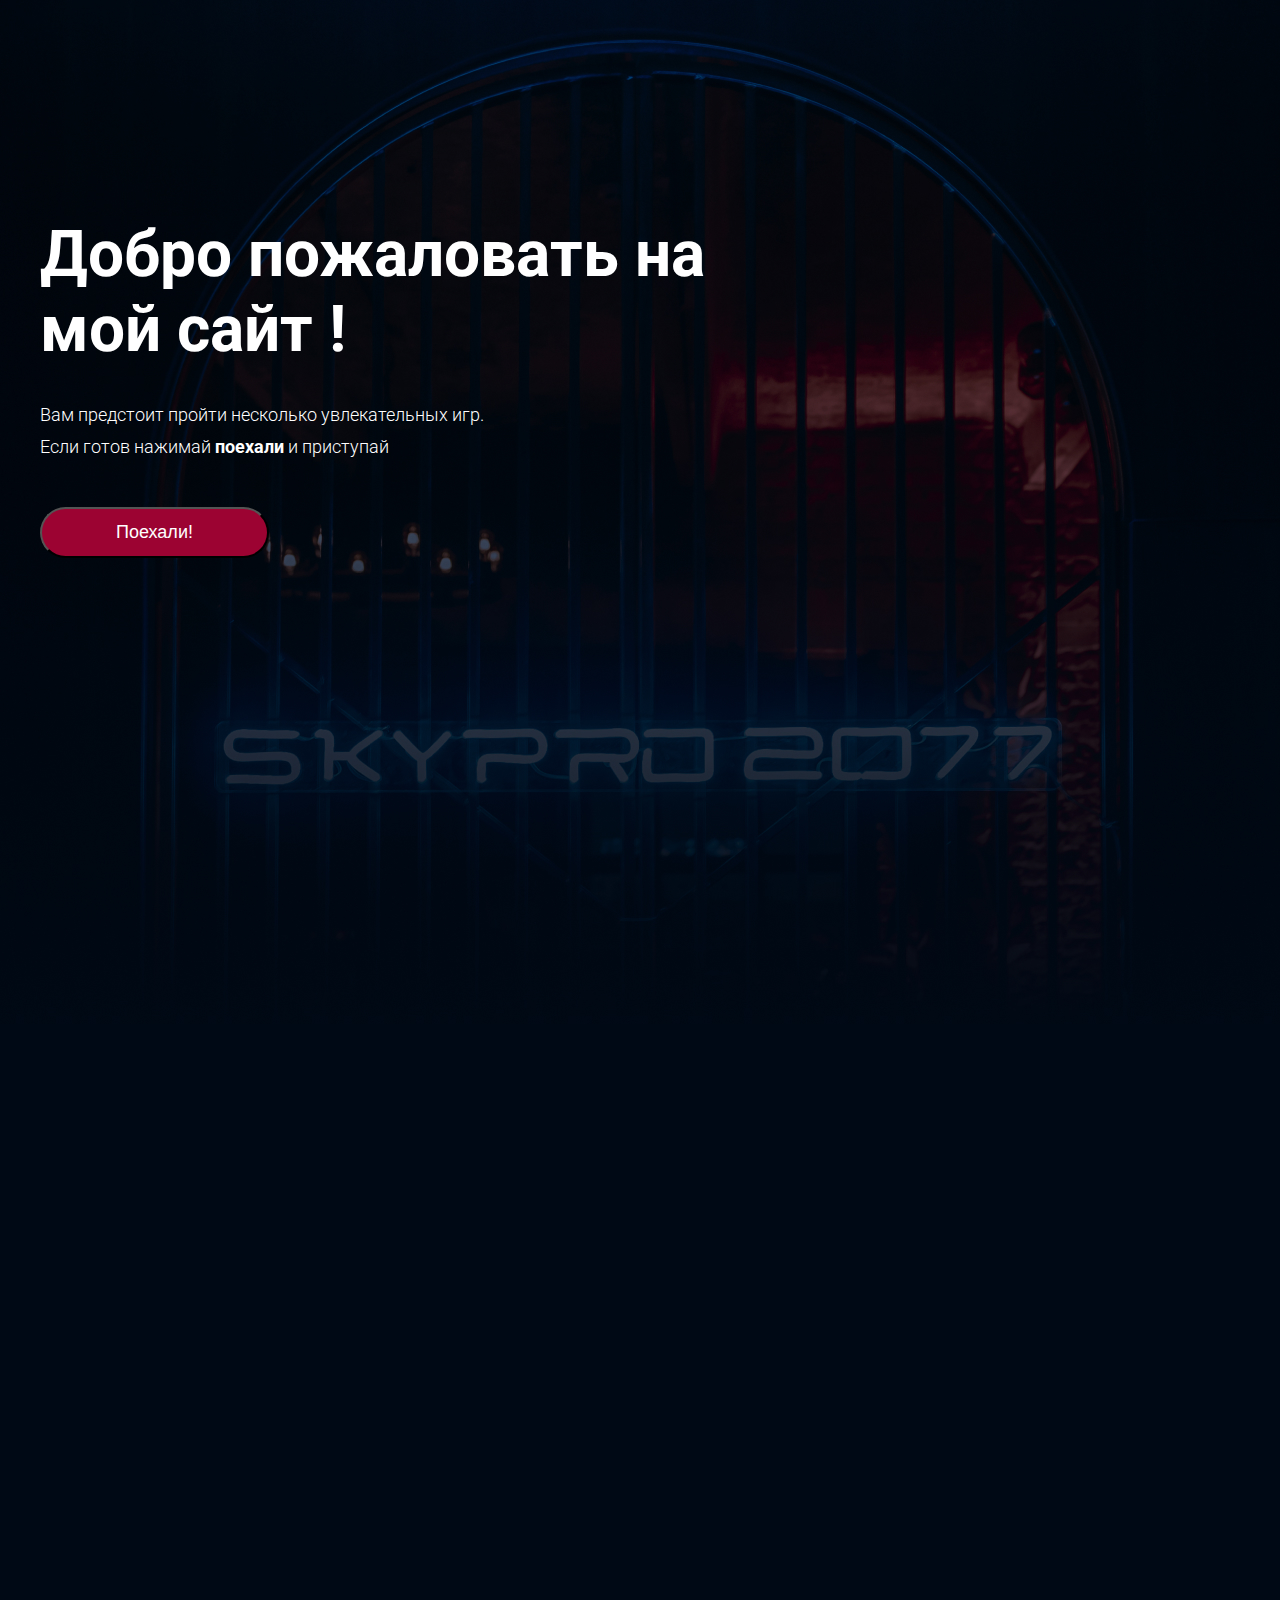
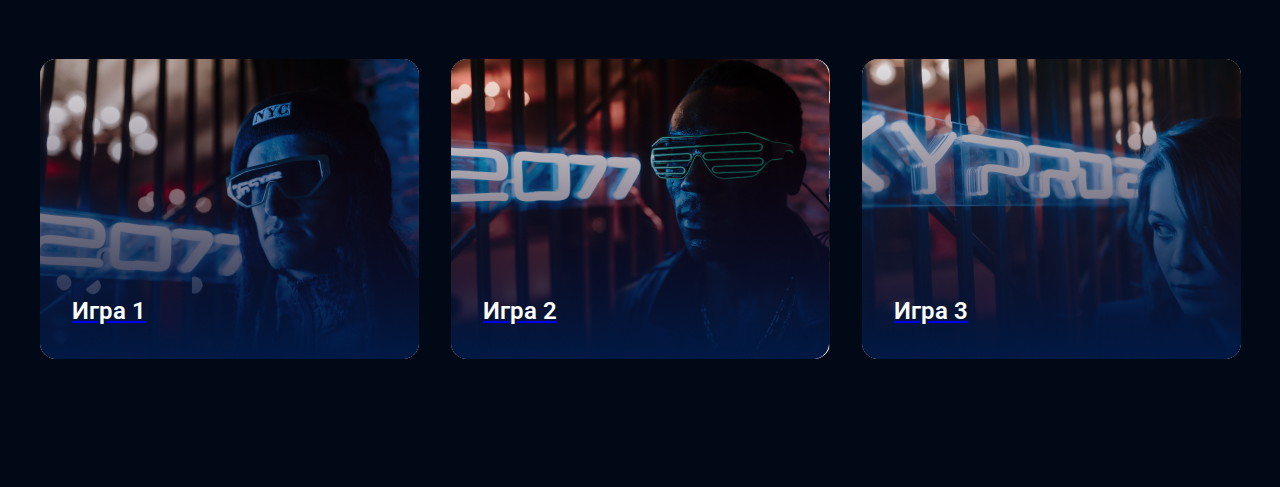
==== index.html @ d2a58520 "Верстка и сдача домашки 2.1" ====
<!DOCTYPE html>
<html lang="en">

<head>
    <meta charset="UTF-8">
    <meta name="viewport" content="width=device-width, initial-scale=1.0">
    <link rel="stylesheet" href="style.css">
    <link rel="preconnect" href="https://fonts.googleapis.com">
    <link rel="preconnect" href="https://fonts.gstatic.com" crossorigin>
    <link
        href="https://fonts.googleapis.com/css2?family=Lato:wght@400;700&family=Roboto:wght@300;400;500;700&display=swap"
        rel="stylesheet">
    <title>Базовый JS</title>
</head>

<body>
    <div class="top">

        <header class="header">
            <div class="header__box center">
                <div class="header__content">
                    <p class="header__uptext">Добро пожаловать на мой сайт !</p>
                    <p class="header__midtext">Вам предстоит пройти несколько увлекательных игр. Если готов нажимай
                        <span class="header__midtext-bold">поехали</span> и <span>приступай</span>
                    </p>
                    <a href="#"><button class="header__button">
                            <p class="header__button-text">Поехали!</p>
                        </button>
                    </a>
                </div>
            </div>
        </header>

        <footer class="center">
            <div class="footer__content">
                <div class="footer__frame">
                    <a href="#"><div class="footer__img-left" src="" alt=""><p class="footer__img-text">Игра 1</p></div></a>
                </div>
                <div class="footer__frame">
                    <a href="#"><div class="footer__img-center" src="" alt=""><p class="footer__img-text">Игра 2</p></div></a>
                </div>
                <div class="footer__frame">
                    <a href="#"><div class="footer__img-right" src="" alt=""><p class="footer__img-text">Игра 3</p></div></a>
                </div>
            </div>
        </footer>
    </div>
</body>

</html>
---- style.css ----
* {
  margin: 0;
  padding: 0;
}

body {
  font-family: "Roboto", "Lato", sans-serif;
  background: #000915;
}

.center {
  padding-left: calc(50% - 600px);
  padding-right: calc(50% - 600px);
}

.header {
  height: 1024px;
  background: linear-gradient(180deg, rgba(0, 0, 0, 0) -7.35%, #000915 100%), url(<path-to-image>), lightgray 50%/cover no-repeat;
  background-image: url(img/header_background.jpg);
  background-repeat: no-repeat;
  background-position: center;
  background-size: cover;
  width: 100%;
}
.header__box {
  padding-top: 217px;
}
.header__uptext {
  font-size: 64px;
  font-style: normal;
  font-weight: 700;
  line-height: normal;
  color: #fff;
  max-width: 789px;
}
.header__midtext {
  max-width: 481px;
  font-size: 18px;
  font-style: normal;
  font-weight: 300;
  line-height: 32px;
  /* 177.778% */
  color: #fff;
  margin-top: 32px;
  margin-bottom: 44px;
}
.header__midtext-bold {
  color: #fff;
  font-size: 18px;
  font-style: normal;
  font-weight: 700;
  line-height: 32px;
}
.header__button {
  border-radius: 30px;
  background: #9C0332;
}
.header__button-text {
  padding-top: 13px;
  padding-bottom: 13px;
  padding-left: 74px;
  padding-right: 74px;
  color: #fff;
  font-size: 18px;
  font-style: normal;
  font-weight: 400;
  line-height: normal;
}

.footer__content {
  display: flex;
  -moz-column-gap: 32px;
       column-gap: 32px;
  margin-top: 635px;
  margin-bottom: 128px;
  row-gap: 32px;
}
.footer__img {
  border-radius: 16px;
  background: linear-gradient(180deg, rgba(39, 1, 15, 0) 0%, #001944 100%), url(<path-to-image>), lightgray 50%/cover no-repeat;
}
.footer__img-left {
  background-image: url(img/photo_left.jpg);
  border-radius: 16px;
  width: 379px;
  height: 300px;
}
.footer__img-center {
  background-image: url(img/photo_center.jpg);
  border-radius: 16px;
  width: 379px;
  height: 300px;
}
.footer__img-right {
  background-image: url(img/photo_right.jpg);
  border-radius: 16px;
  width: 379px;
  height: 300px;
}
.footer__img-text {
  font-size: 24px;
  font-style: normal;
  font-weight: 600;
  line-height: 32px;
  /* 133.333% */
  color: #fff;
  padding-left: 32px;
  padding-bottom: 32px;
  padding-top: 236px;
}

@media (max-width: 1024px) {
  .center {
    padding-left: calc(50% - 393px);
    padding-right: calc(50% - 393px);
  }
  .footer__content {
    display: flex;
    row-gap: 32px;
    flex-direction: row;
    flex-wrap: wrap;
  }
}/*# sourceMappingURL=style.css.map */
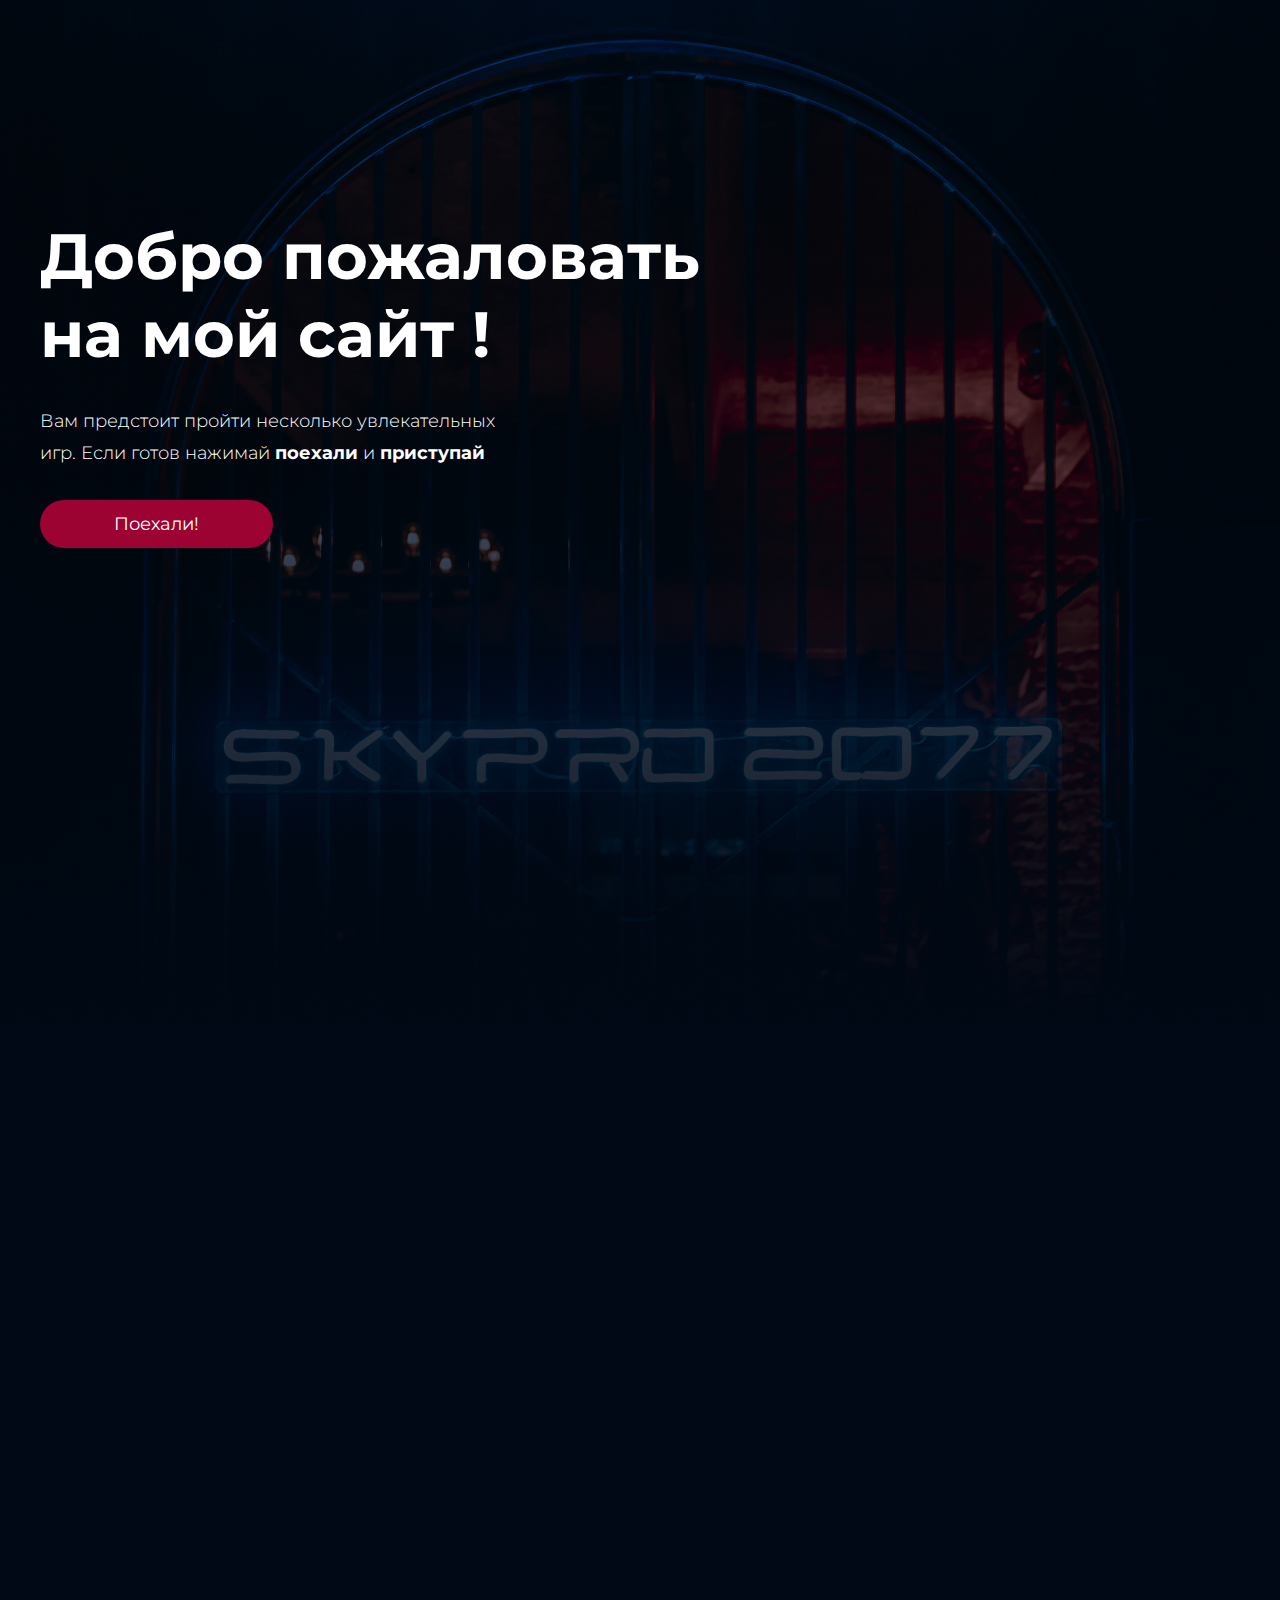
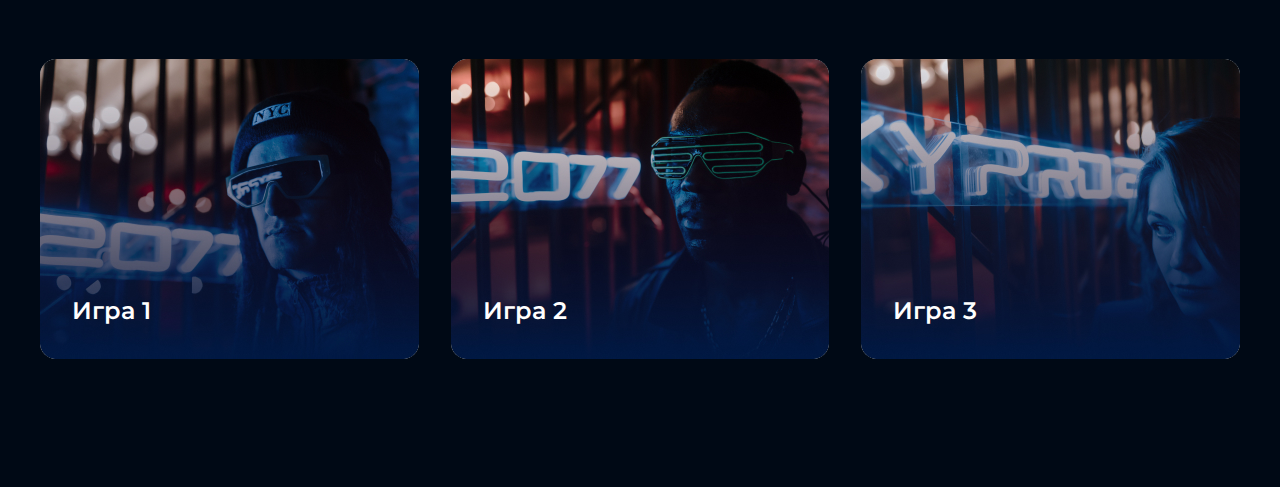
==== commit 8df87f10: "Изменены шрифты. Исправлены\убраны блочные теги над строчными. Исправлен текст в хедере" ====
--- a/index.html
+++ b/index.html
@@ -8,7 +8,7 @@
     <link rel="preconnect" href="https://fonts.googleapis.com">
     <link rel="preconnect" href="https://fonts.gstatic.com" crossorigin>
     <link
-        href="https://fonts.googleapis.com/css2?family=Lato:wght@400;700&family=Roboto:wght@300;400;500;700&display=swap"
+        href="https://fonts.googleapis.com/css2?family=Lato:wght@400;700&family=Montserrat:wght@300;400;600;700&family=Roboto:wght@300;400;500;700&display=swap"
         rel="stylesheet">
     <title>Базовый JS</title>
 </head>
@@ -19,13 +19,15 @@
         <header class="header">
             <div class="header__box center">
                 <div class="header__content">
-                    <p class="header__uptext">Добро пожаловать на мой сайт !</p>
-                    <p class="header__midtext">Вам предстоит пройти несколько увлекательных игр. Если готов нажимай
-                        <span class="header__midtext-bold">поехали</span> и <span>приступай</span>
+                    <p class="header__uptext">Добро пожаловать</p>
+                    <p class="header__uptext">на мой сайт !</p>
+                    <p class="header__midtext">Вам предстоит пройти несколько увлекательных
+                        игр. Если готов нажимай
+                        <span class="header__midtext-bold">поехали</span> и <span
+                            class="header__midtext-bold">приступай</span>
                     </p>
-                    <a href="#"><button class="header__button">
-                            <p class="header__button-text">Поехали!</p>
-                        </button>
+                    <a href="#" class="header__button header__button-text">
+                        Поехали!
                     </a>
                 </div>
             </div>
@@ -33,15 +35,15 @@
 
         <footer class="center">
             <div class="footer__content">
-                <div class="footer__frame">
-                    <a href="#"><div class="footer__img-left" src="" alt=""><p class="footer__img-text">Игра 1</p></div></a>
-                </div>
-                <div class="footer__frame">
-                    <a href="#"><div class="footer__img-center" src="" alt=""><p class="footer__img-text">Игра 2</p></div></a>
-                </div>
-                <div class="footer__frame">
-                    <a href="#"><div class="footer__img-right" src="" alt=""><p class="footer__img-text">Игра 3</p></div></a>
-                </div>
+                <a href="#" class="footer__img-left">
+                    <p class="footer__img-text">Игра 1</p>
+                </a>
+                <a href="#" class="footer__img-center">
+                    <p class="footer__img-text">Игра 2</p>
+                </a>
+                <a href="#" class="footer__img-right">
+                    <p class="footer__img-text">Игра 3</p>
+                </a>
             </div>
         </footer>
     </div>
--- a/style.css
+++ b/style.css
@@ -4,7 +4,7 @@
 }
 
 body {
-  font-family: "Roboto", "Lato", sans-serif;
+  font-family: "Montserrat", sans-serif;
   background: #000915;
 }
 
@@ -54,6 +54,7 @@
 .header__button {
   border-radius: 30px;
   background: #9C0332;
+  text-decoration: none;
 }
 .header__button-text {
   padding-top: 13px;
@@ -80,22 +81,25 @@
   background: linear-gradient(180deg, rgba(39, 1, 15, 0) 0%, #001944 100%), url(<path-to-image>), lightgray 50%/cover no-repeat;
 }
 .footer__img-left {
-  background-image: url(img/photo_left.jpg);
+  background-image: url("img/photo_left.jpg");
   border-radius: 16px;
   width: 379px;
   height: 300px;
+  text-decoration: none;
 }
 .footer__img-center {
   background-image: url(img/photo_center.jpg);
   border-radius: 16px;
   width: 379px;
   height: 300px;
+  text-decoration: none;
 }
 .footer__img-right {
   background-image: url(img/photo_right.jpg);
   border-radius: 16px;
   width: 379px;
   height: 300px;
+  text-decoration: none;
 }
 .footer__img-text {
   font-size: 24px;
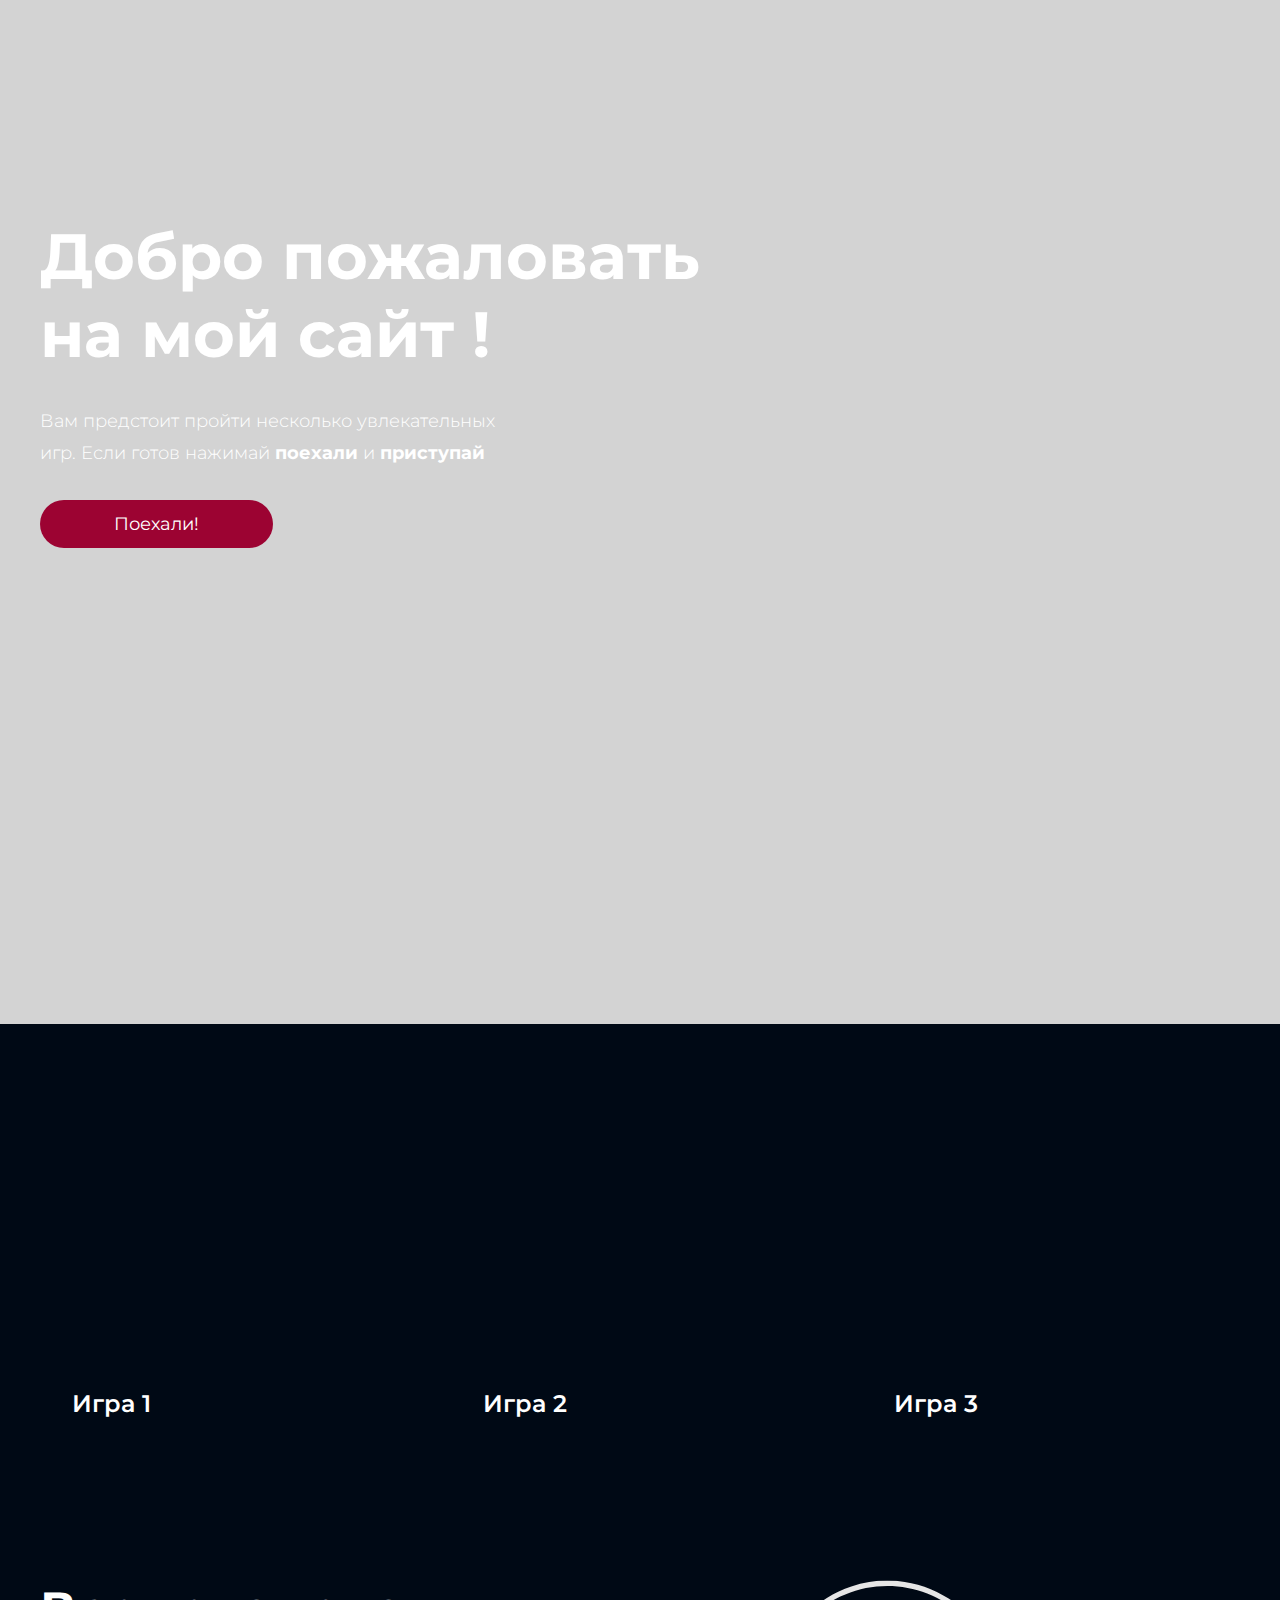
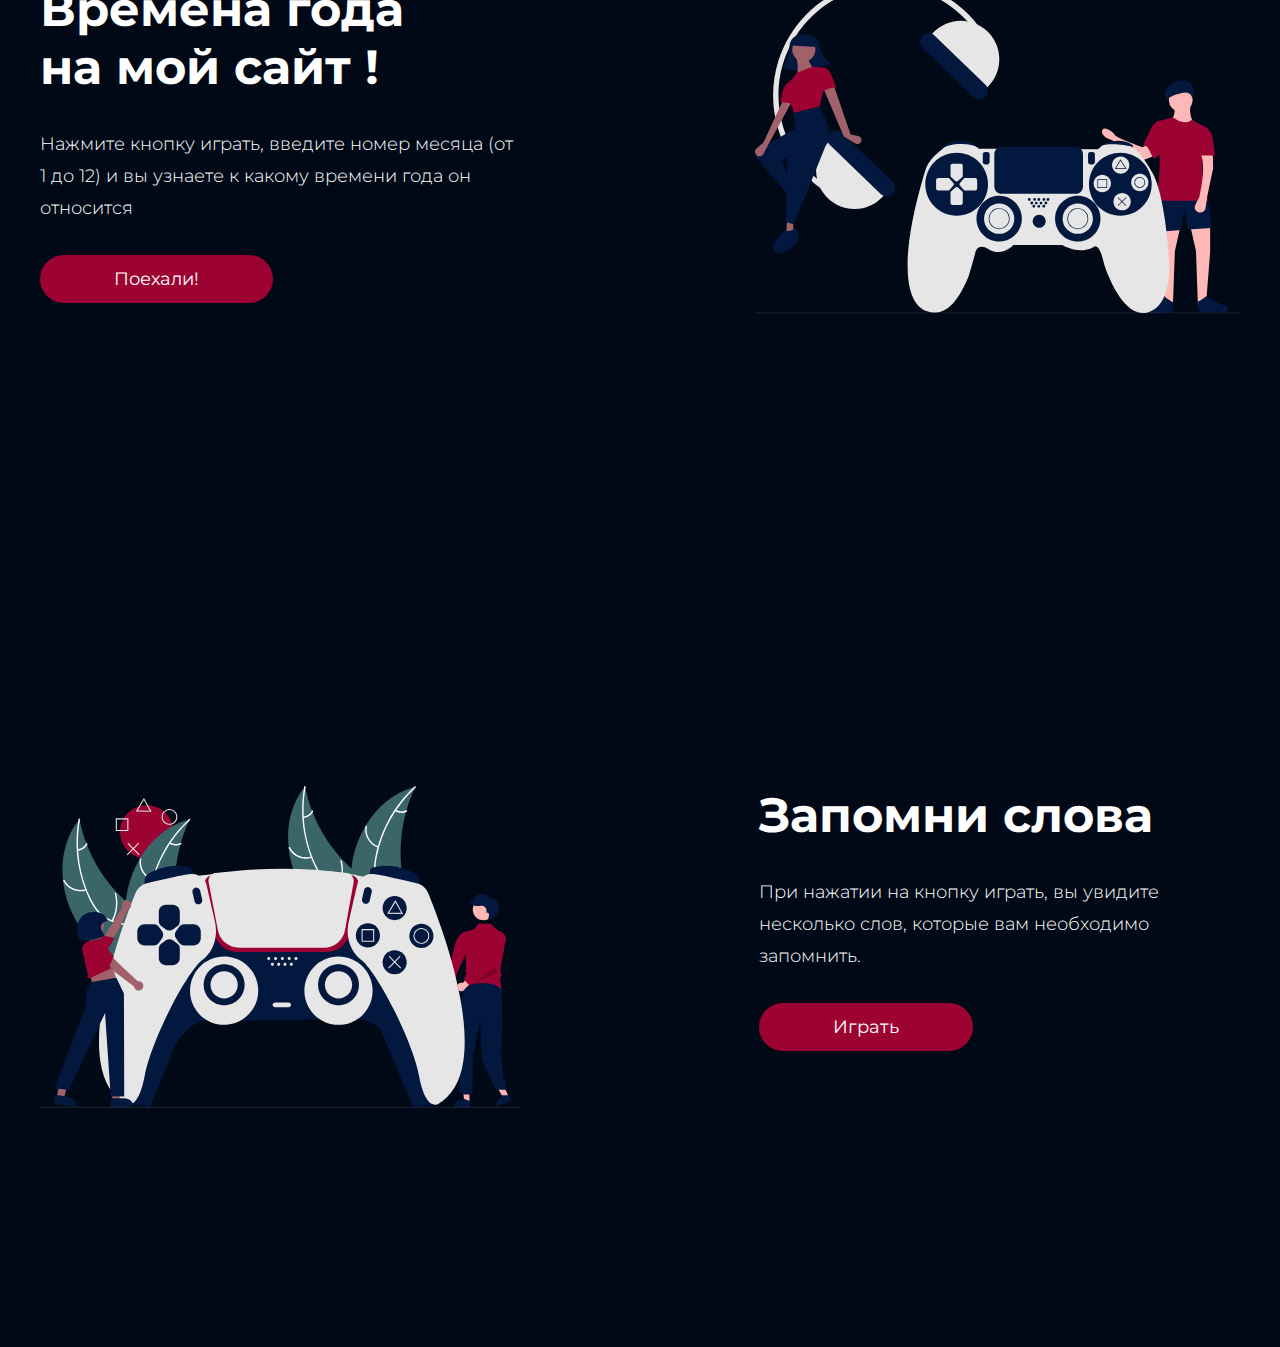
==== commit 5fe2a1a9: "Исправлено: -перемещены файлы сайта. -исправлены отступы в карточка, -исправлен перенос текста." ====
--- a/index.html
+++ b/index.html
@@ -16,8 +16,8 @@
 <body>
     <div class="top">
 
-        <header class="header">
-            <div class="header__box center">
+        <header class="header center">
+            <div class="header__box">
                 <div class="header__content">
                     <p class="header__uptext">Добро пожаловать</p>
                     <p class="header__uptext">на мой сайт !</p>
@@ -26,6 +26,8 @@
                         <span class="header__midtext-bold">поехали</span> и <span
                             class="header__midtext-bold">приступай</span>
                     </p>
+                </div>
+                <div class="header__button-mob">
                     <a href="#" class="header__button header__button-text">
                         Поехали!
                     </a>
@@ -33,19 +35,53 @@
             </div>
         </header>
 
-        <footer class="center">
-            <div class="footer__content">
-                <a href="#" class="footer__img-left">
-                    <p class="footer__img-text">Игра 1</p>
+        <div class="">
+            <div class="sectionup__content">
+                <a href="#" class="sectionup__img-left">
+                    <p class="sectionup__img-text">Игра 1</p>
                 </a>
-                <a href="#" class="footer__img-center">
-                    <p class="footer__img-text">Игра 2</p>
+                <a href="#" class="sectionup__img-center">
+                    <p class="sectionup__img-text">Игра 2</p>
                 </a>
-                <a href="#" class="footer__img-right">
-                    <p class="footer__img-text">Игра 3</p>
+                <a href="#" class="sectionup__img-right">
+                    <p class="sectionup__img-text">Игра 3</p>
                 </a>
             </div>
-        </footer>
+        </div>
+        <div class="content__box center">
+            <div class="sectioncenter">
+                <div class="sectioncenter__left">
+                    <p class="sectioncenter__uptext">Времена года</p>
+                    <p class="sectioncenter__uptext">на мой сайт !</p>
+                    <p class="sectioncenter__midtext">Нажмите кнопку играть, введите номер месяца (от 1 до 12) и вы узнаете к какому времени года он относится
+                    </p>
+                </div>
+                <div class="header__button-mob">
+                    <a href="#" class="sectioncenter__button sectioncenter__button-text">
+                        Поехали!
+                    </a>
+                </div>
+            </div>
+            <img class="sectioncenter__right" src="img/undraw_video_game_night_8h8m 1.svg" alt="">
+        </div>
+        <div class="downcontent__box center">
+            <img class="sectioncenter__leftimg" src="img/undraw_gaming_re_cma2 1.svg" alt="">
+            <div class="sectioncenter">
+                <div class="sectioncenter__right">
+                    <p class="sectioncenter__uptext">Запомни слова</p>
+                    <p class="sectioncenter__midtext">При нажатии на кнопку играть, вы увидите несколько слов, которые
+                        вам необходимо запомнить.
+                    </p>
+                </div>
+                <div class="header__button-mob">
+                    <a href="#" class="sectioncenter__button sectioncenter__button-text">
+                        Играть
+                    </a>
+                </div>
+            </div>
+
+        </div>
+    </div>
     </div>
 </body>
 
--- a/style.css
+++ b/style.css
@@ -17,10 +17,9 @@
   height: 1024px;
   background: linear-gradient(180deg, rgba(0, 0, 0, 0) -7.35%, #000915 100%), url(<path-to-image>), lightgray 50%/cover no-repeat;
   background-image: url(img/header_background.jpg);
-  background-repeat: no-repeat;
+  /* background-repeat: no-repeat; */
   background-position: center;
   background-size: cover;
-  width: 100%;
 }
 .header__box {
   padding-top: 217px;
@@ -39,7 +38,6 @@
   font-style: normal;
   font-weight: 300;
   line-height: 32px;
-  /* 177.778% */
   color: #fff;
   margin-top: 32px;
   margin-bottom: 44px;
@@ -55,6 +53,8 @@
   border-radius: 30px;
   background: #9C0332;
   text-decoration: none;
+  padding-bottom: 493px;
+  cursor: url("img/clarity_cursor-hand-line.svg"), auto;
 }
 .header__button-text {
   padding-top: 13px;
@@ -67,50 +67,133 @@
   font-weight: 400;
   line-height: normal;
 }
-
-.footer__content {
+.header__button:hover {
+  background: #EB443F;
+}
+
+.sectionup__content {
   display: flex;
   -moz-column-gap: 32px;
        column-gap: 32px;
-  margin-top: 635px;
+  margin-top: 128px;
   margin-bottom: 128px;
   row-gap: 32px;
-}
-.footer__img {
+  justify-content: center;
+}
+.sectionup__img {
   border-radius: 16px;
-  background: linear-gradient(180deg, rgba(39, 1, 15, 0) 0%, #001944 100%), url(<path-to-image>), lightgray 50%/cover no-repeat;
-}
-.footer__img-left {
-  background-image: url("img/photo_left.jpg");
+  background: linear-gradient(180deg, rgba(39, 1, 15, 0) 0%, #001944 100%), url(<path-to-image>), lightgray 50%;
+  background-repeat: no-repeat;
+}
+.sectionup__img-left {
+  background-image: url(img/photo_left.jpg);
   border-radius: 16px;
   width: 379px;
   height: 300px;
   text-decoration: none;
-}
-.footer__img-center {
+  transition: 100ms;
+}
+.sectionup__img-left:hover {
+  border: 3px solid #44D2FF;
+  transform: scale(1.01);
+}
+.sectionup__img-center {
   background-image: url(img/photo_center.jpg);
   border-radius: 16px;
   width: 379px;
   height: 300px;
   text-decoration: none;
-}
-.footer__img-right {
+  transition: 100ms;
+}
+.sectionup__img-center:hover {
+  border: 3px solid #44D2FF;
+  transform: scale(1.01);
+}
+.sectionup__img-right {
   background-image: url(img/photo_right.jpg);
   border-radius: 16px;
   width: 379px;
   height: 300px;
   text-decoration: none;
-}
-.footer__img-text {
+  transition: 100ms;
+}
+.sectionup__img-right:hover {
+  border: 3px solid #44D2FF;
+  transform: scale(1.01);
+}
+.sectionup__img-text {
   font-size: 24px;
   font-style: normal;
   font-weight: 600;
-  line-height: 32px;
-  /* 133.333% */
+  line-height: 32pX;
   color: #fff;
   padding-left: 32px;
   padding-bottom: 32px;
   padding-top: 236px;
+}
+
+.sectioncenter__uptext {
+  font-size: 48px;
+  font-style: normal;
+  font-weight: 700;
+  line-height: normal;
+  color: #fff;
+  max-width: 789px;
+}
+.sectioncenter__midtext {
+  max-width: 481px;
+  font-size: 18px;
+  font-style: normal;
+  font-weight: 300;
+  line-height: 32px;
+  color: #fff;
+  margin-top: 32px;
+  margin-bottom: 44px;
+}
+.sectioncenter__midtext-bold {
+  color: #fff;
+  font-size: 18px;
+  font-style: normal;
+  font-weight: 700;
+  line-height: 32px;
+}
+.sectioncenter__button {
+  border-radius: 30px;
+  background: #9C0332;
+  text-decoration: none;
+  cursor: url("img/clarity_cursor-hand-line.svg"), auto;
+}
+.sectioncenter__button:hover {
+  background: #EB443F;
+}
+.sectioncenter__button-text {
+  padding-top: 13px;
+  padding-bottom: 13px;
+  padding-left: 74px;
+  padding-right: 74px;
+  color: #fff;
+  font-size: 18px;
+  font-style: normal;
+  font-weight: 400;
+  line-height: normal;
+}
+
+.content__box {
+  display: flex;
+  flex-direction: row;
+  flex-wrap: wrap;
+  justify-content: space-between;
+  padding-bottom: 233px;
+}
+
+.downcontent__box {
+  display: flex;
+  flex-direction: row;
+  flex-wrap: wrap;
+  justify-content: space-between;
+  align-content: space-around;
+  padding-top: 239px;
+  padding-bottom: 239px;
 }
 
 @media (max-width: 1024px) {
@@ -118,10 +201,112 @@
     padding-left: calc(50% - 393px);
     padding-right: calc(50% - 393px);
   }
-  .footer__content {
+  .sectionup__content {
     display: flex;
     row-gap: 32px;
     flex-direction: row;
     flex-wrap: wrap;
   }
+  /*     .top {
+          padding-left: 60px;
+          padding-right: 60px;
+      } */
+}
+@media (max-width: 767px) {
+  .center {
+    padding-left: 16px;
+    padding-right: 16px;
+  }
+  .header__content {
+    /* word-break: break-all; */
+  }
+  .header__uptext {
+    font-size: 32px;
+    font-style: normal;
+    font-weight: 700;
+    line-height: normal;
+    text-align: center;
+  }
+  .header__midtext {
+    font-size: 14px;
+    font-style: normal;
+    font-weight: 300;
+    line-height: 22px;
+    text-align: center;
+    /* 157.143% */
+  }
+  .header__midtext-bold {
+    font-size: 14px;
+    font-style: normal;
+    font-weight: 700;
+    line-height: 22px;
+  }
+  .header__button-mob {
+    display: flex;
+    justify-content: center;
+  }
+  .sectionup {
+    display: flex;
+  }
+  .sectionup__content {
+    display: flex;
+    justify-content: center;
+  }
+  .sectionup__img-left {
+    width: 343px;
+  }
+  .sectionup__img-center {
+    width: 343px;
+  }
+  .sectionup__img-right {
+    width: 343px;
+  }
+  .sectioncenter {
+    padding-bottom: 64px;
+  }
+  .sectioncenter__right {
+    width: 344px;
+  }
+  .sectioncenter__leftimg {
+    width: 344px;
+  }
+  .sectioncenter__uptext {
+    font-size: 32px;
+    font-style: normal;
+    font-weight: 700;
+    line-height: normal;
+    text-align: center;
+  }
+  .sectioncenter__midtext {
+    font-size: 14px;
+    font-style: normal;
+    font-weight: 300;
+    line-height: 22px;
+    text-align: center;
+    /* 157.143% */
+  }
+  .sectioncenter__midtext-bold {
+    font-size: 14px;
+    font-style: normal;
+    font-weight: 700;
+    line-height: 22px;
+    text-align: center;
+  }
+  .sectioncenter__button {
+    display: flex;
+    justify-content: center;
+    /* margin-left: 70px;
+    margin-right: 70px; */
+  }
+  .content__box {
+    display: flex;
+    justify-content: center;
+    padding-bottom: 0;
+  }
+  .downcontent__box {
+    display: flex;
+    justify-content: center;
+    padding-top: 85px;
+    flex-direction: column-reverse;
+  }
 }/*# sourceMappingURL=style.css.map */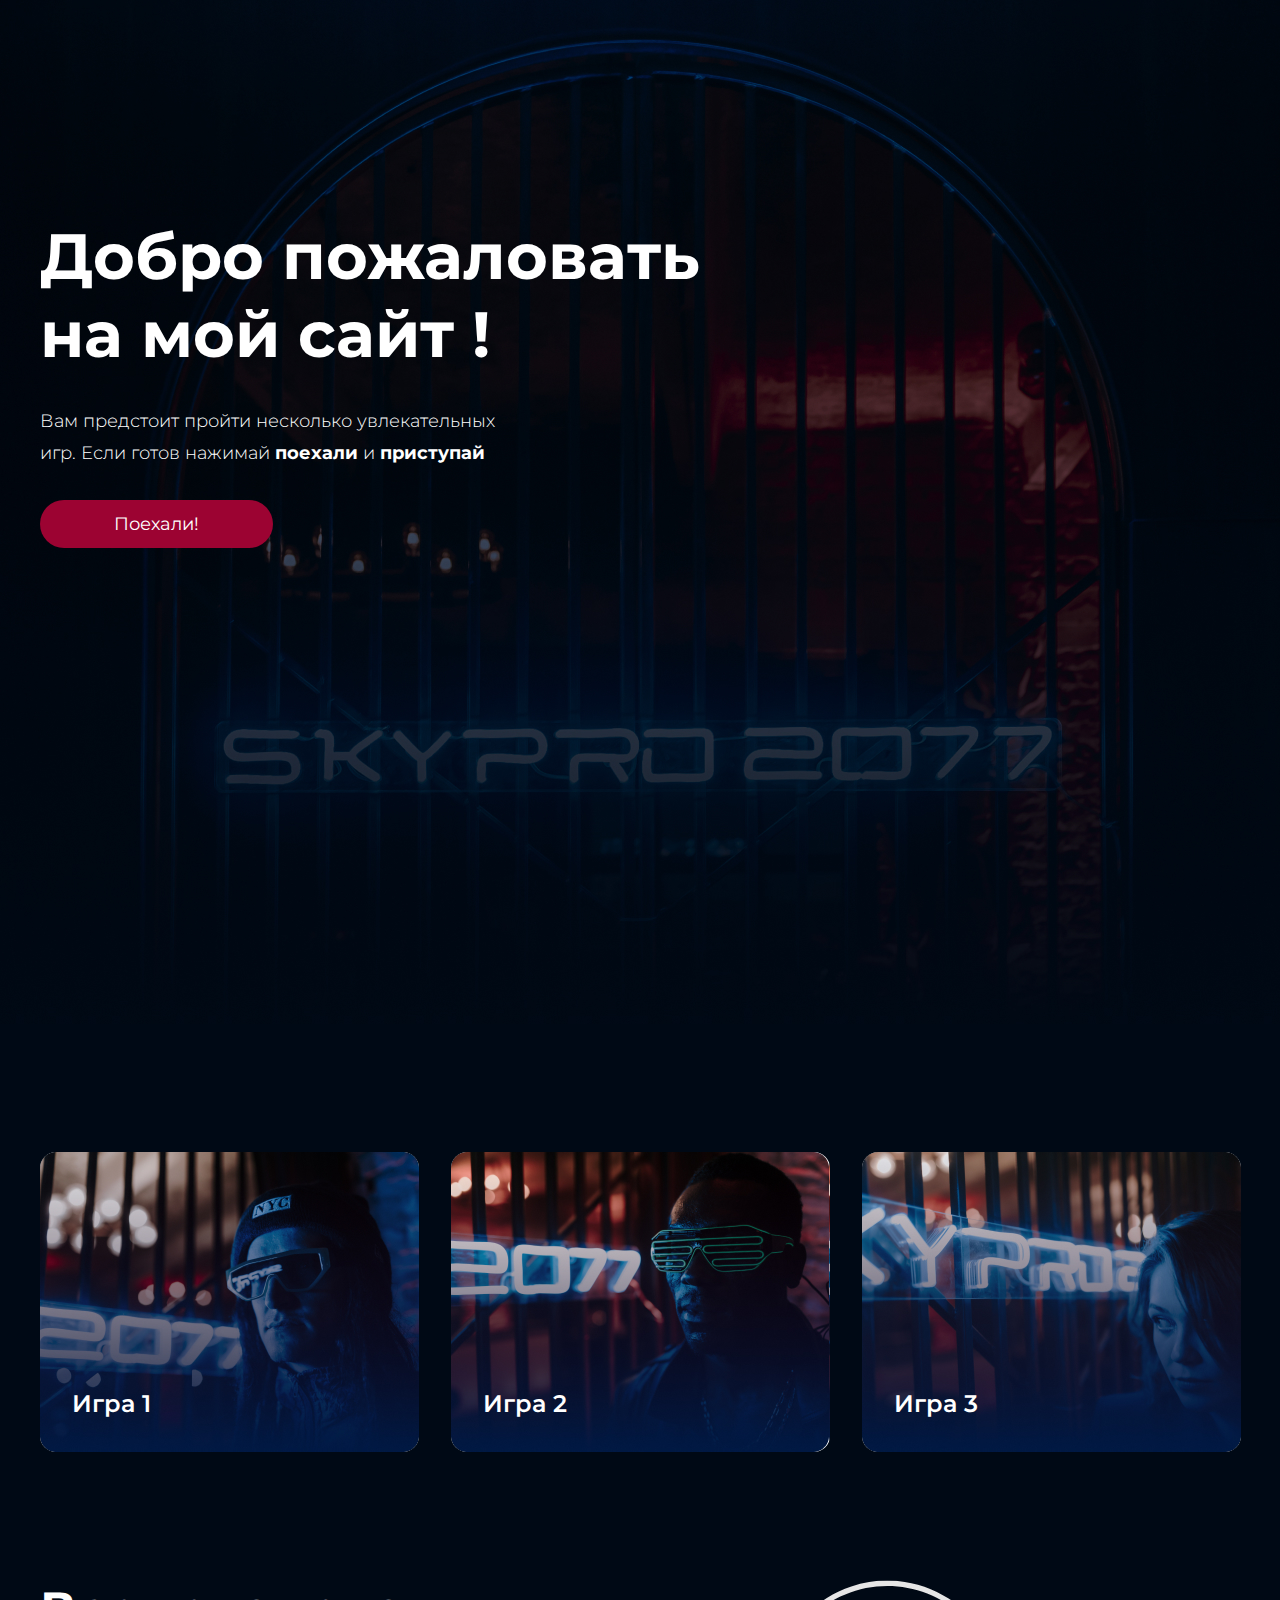
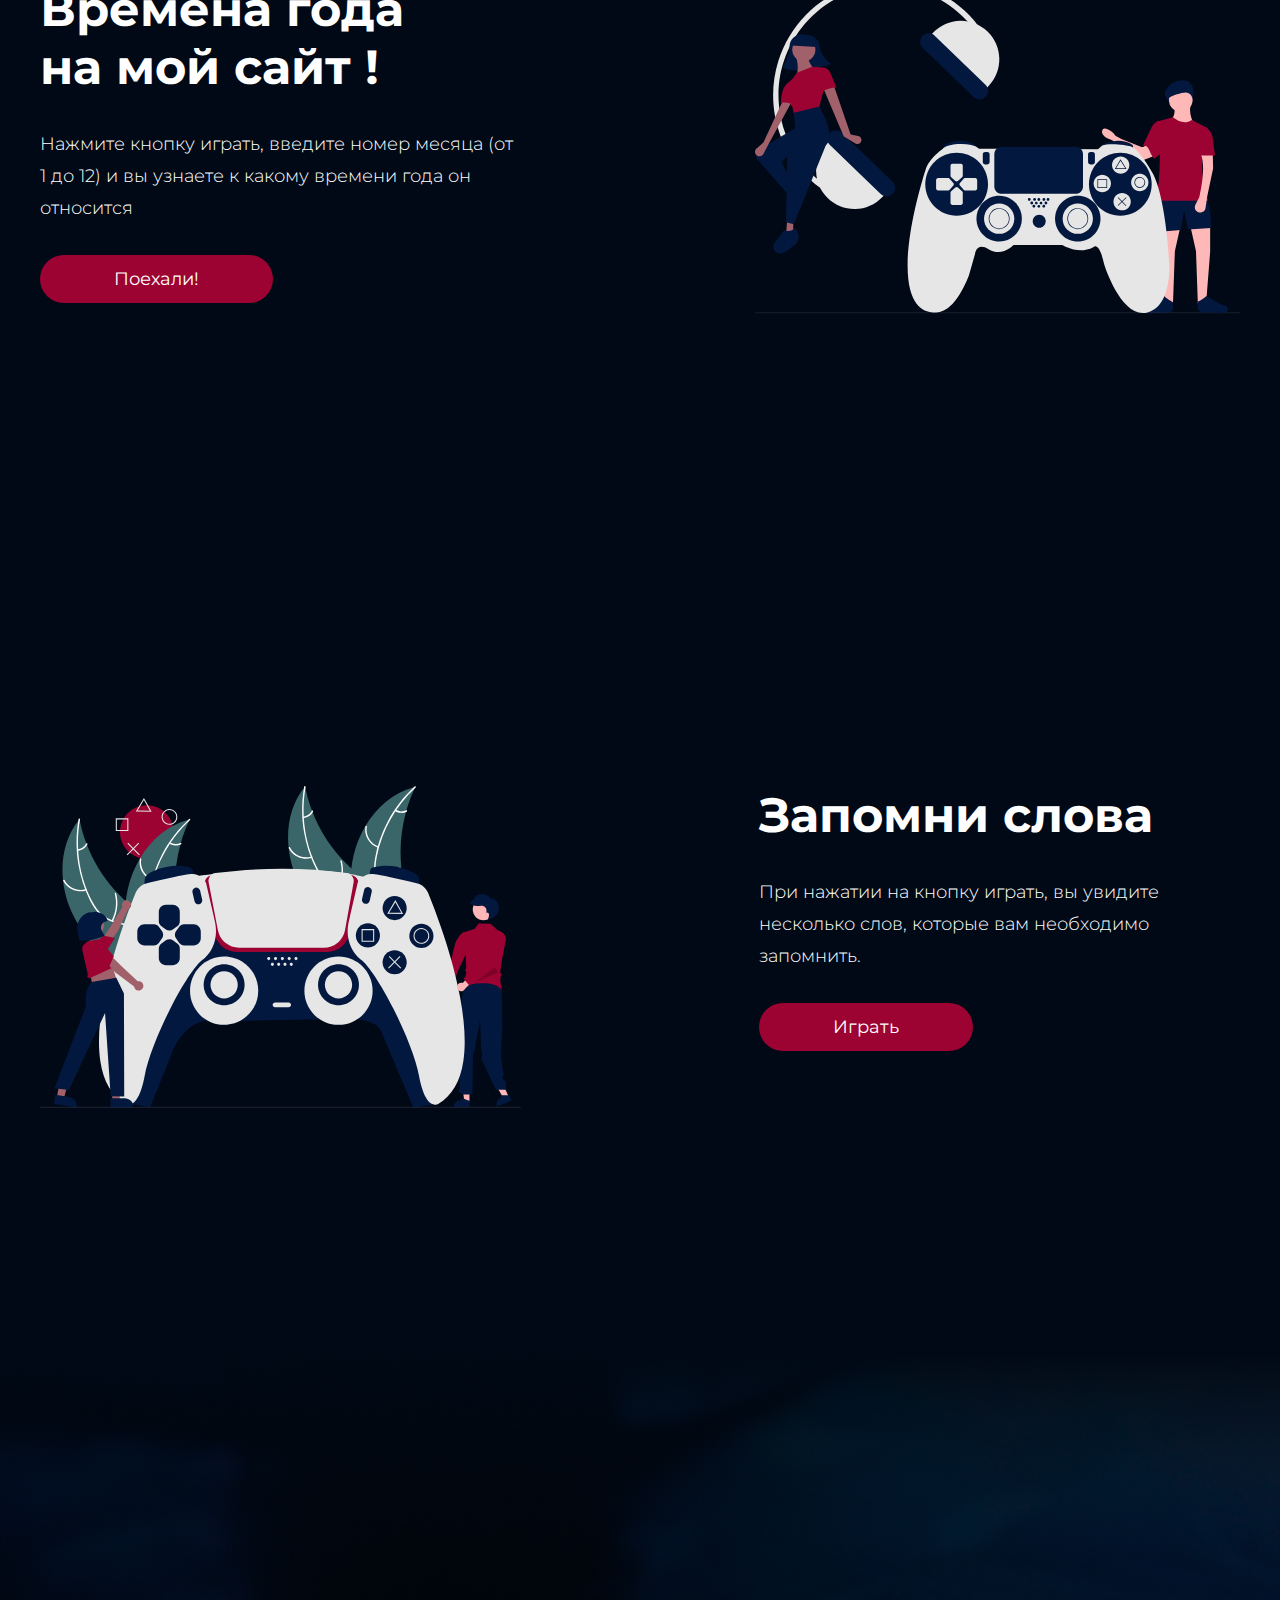
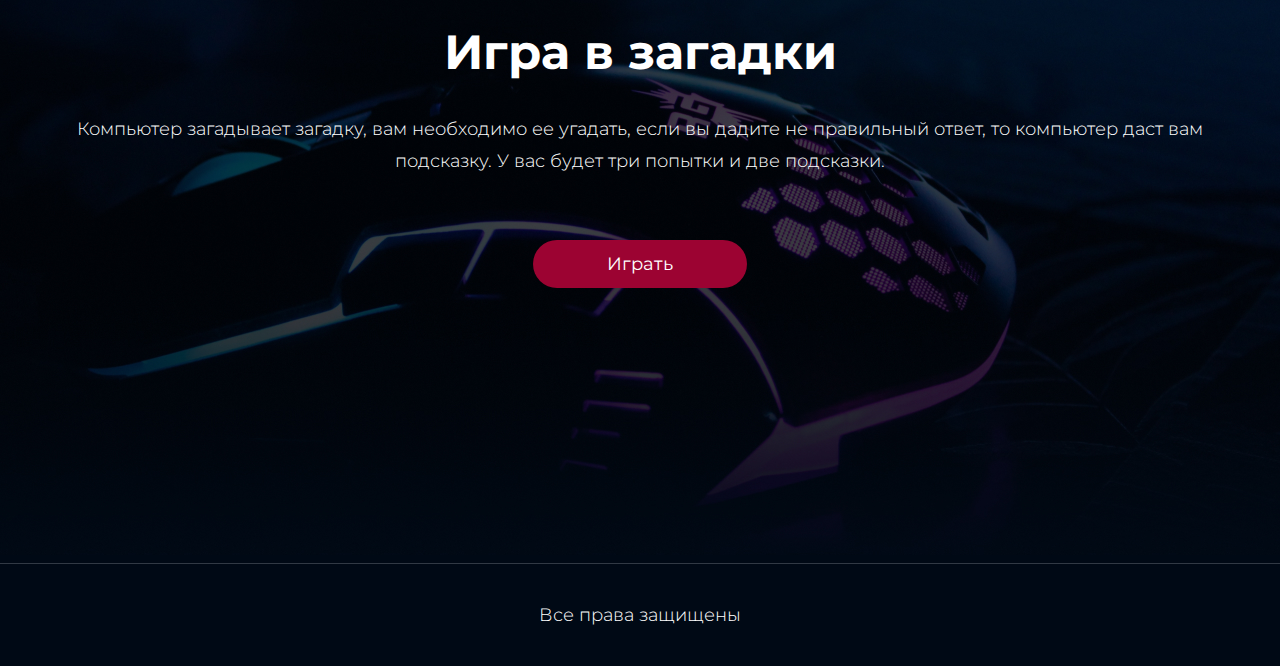
==== commit dff81924: "Домашка 2.5. решены задачи. Выполнена верстка." ====
--- a/index.html
+++ b/index.html
@@ -10,6 +10,7 @@
     <link
         href="https://fonts.googleapis.com/css2?family=Lato:wght@400;700&family=Montserrat:wght@300;400;600;700&family=Roboto:wght@300;400;500;700&display=swap"
         rel="stylesheet">
+    <script src="App/game.js"></script>
     <title>Базовый JS</title>
 </head>
 
@@ -37,7 +38,7 @@
 
         <div class="">
             <div class="sectionup__content">
-                <a href="#" class="sectionup__img-left">
+                <a href="" class="sectionup__img-left" onclick="monthNumber();">
                     <p class="sectionup__img-text">Игра 1</p>
                 </a>
                 <a href="#" class="sectionup__img-center">
@@ -53,7 +54,8 @@
                 <div class="sectioncenter__left">
                     <p class="sectioncenter__uptext">Времена года</p>
                     <p class="sectioncenter__uptext">на мой сайт !</p>
-                    <p class="sectioncenter__midtext">Нажмите кнопку играть, введите номер месяца (от 1 до 12) и вы узнаете к какому времени года он относится
+                    <p class="sectioncenter__midtext">Нажмите кнопку играть, введите номер месяца (от 1 до 12) и вы
+                        узнаете к какому времени года он относится
                     </p>
                 </div>
                 <div class="header__button-mob">
@@ -79,10 +81,35 @@
                     </a>
                 </div>
             </div>
-
+        </div>
+        <div class="sectiondown__box sectiondown__gradient center">
+            <div class="sectiontdown">
+                <div class="sectiontdown__right">
+                    <p class="sectiontdown__uptext">Игра в загадки</p>
+                    <p class="sectiontdown__midtext">
+                        Компьютер загадывает загадку,
+                        вам необходимо ее угадать, если вы дадите не правильный ответ,
+                        то компьютер даст вам подсказку. У вас будет три попытки и две подсказки.
+                    </p>
+                </div>
+                <div class="sectiontdown__button-mob">
+                    <a href="#" class="sectioncenter__button sectioncenter__button-text">
+                        Играть
+                    </a>
+                </div>
+            </div>
         </div>
     </div>
-    </div>
+    <footer>
+        <div class="footer__upline">
+        </div>
+            <div class="footer__box">
+                <p class="footer__text">
+                    Все права защищены
+                </p>
+            </div>
+
+    </footer>
 </body>
 
 </html>--- a/style.css
+++ b/style.css
@@ -178,6 +178,73 @@
   line-height: normal;
 }
 
+.sectiondown__box {
+  background-image: url(img/sectiondown_background.jpg);
+  background-repeat: no-repeat;
+  background-position: center;
+  background-blend-mode: multiply;
+}
+
+.sectiontdown__gradient {
+  background-color: linear-gradient(180deg, #000915 0%, rgba(0, 0, 0, 0) 100%), linear-gradient(180deg, rgba(0, 0, 0, 0) -7.35%, #000915 100%), url(<path-to-image>), lightgray 50%/cover no-repeat, #000915;
+}
+
+.sectiontdown {
+  display: flex;
+  flex-direction: row;
+  flex-wrap: wrap;
+  justify-content: center;
+  row-gap: 32px;
+  padding-bottom: 288px;
+  padding-top: 276px;
+}
+.sectiontdown__uptext {
+  font-size: 48px;
+  font-style: normal;
+  font-weight: 700;
+  line-height: normal;
+  color: #fff;
+  text-align: center;
+}
+.sectiontdown__midtext {
+  font-size: 18px;
+  font-style: normal;
+  font-weight: 300;
+  line-height: 32px;
+  text-align: center;
+  color: #fff;
+  margin-top: 32px;
+  margin-bottom: 44px;
+}
+.sectiontdown__midtext-bold {
+  color: #fff;
+  font-size: 18px;
+  font-style: normal;
+  font-weight: 700;
+  line-height: 32px;
+}
+.sectiontdown__button {
+  border-radius: 30px;
+  background: #9C0332;
+  text-decoration: none;
+  padding-bottom: 493px;
+  cursor: url("img/clarity_cursor-hand-line.svg"), auto;
+}
+.sectiontdown__button-text {
+  padding-top: 13px;
+  padding-bottom: 13px;
+  padding-left: 74px;
+  padding-right: 74px;
+  color: #fff;
+  font-size: 18px;
+  font-style: normal;
+  font-weight: 400;
+  line-height: normal;
+}
+.sectiontdown__button:hover {
+  background: #EB443F;
+}
+
 .content__box {
   display: flex;
   flex-direction: row;
@@ -196,6 +263,24 @@
   padding-bottom: 239px;
 }
 
+.footer__upline {
+  border-top: rgba(184, 212, 255, 0.2);
+  background-image: url(img/Line_footer.jpg);
+  opacity: 20%;
+  height: 1px;
+}
+.footer__text {
+  font-size: 18px;
+  font-style: normal;
+  font-weight: 300;
+  line-height: 32px;
+  text-align: center;
+  color: #fff;
+  padding-top: 35px;
+  padding-bottom: 35px;
+  opacity: 100%;
+}
+
 @media (max-width: 1024px) {
   .center {
     padding-left: calc(50% - 393px);
@@ -217,9 +302,6 @@
     padding-left: 16px;
     padding-right: 16px;
   }
-  .header__content {
-    /* word-break: break-all; */
-  }
   .header__uptext {
     font-size: 32px;
     font-style: normal;
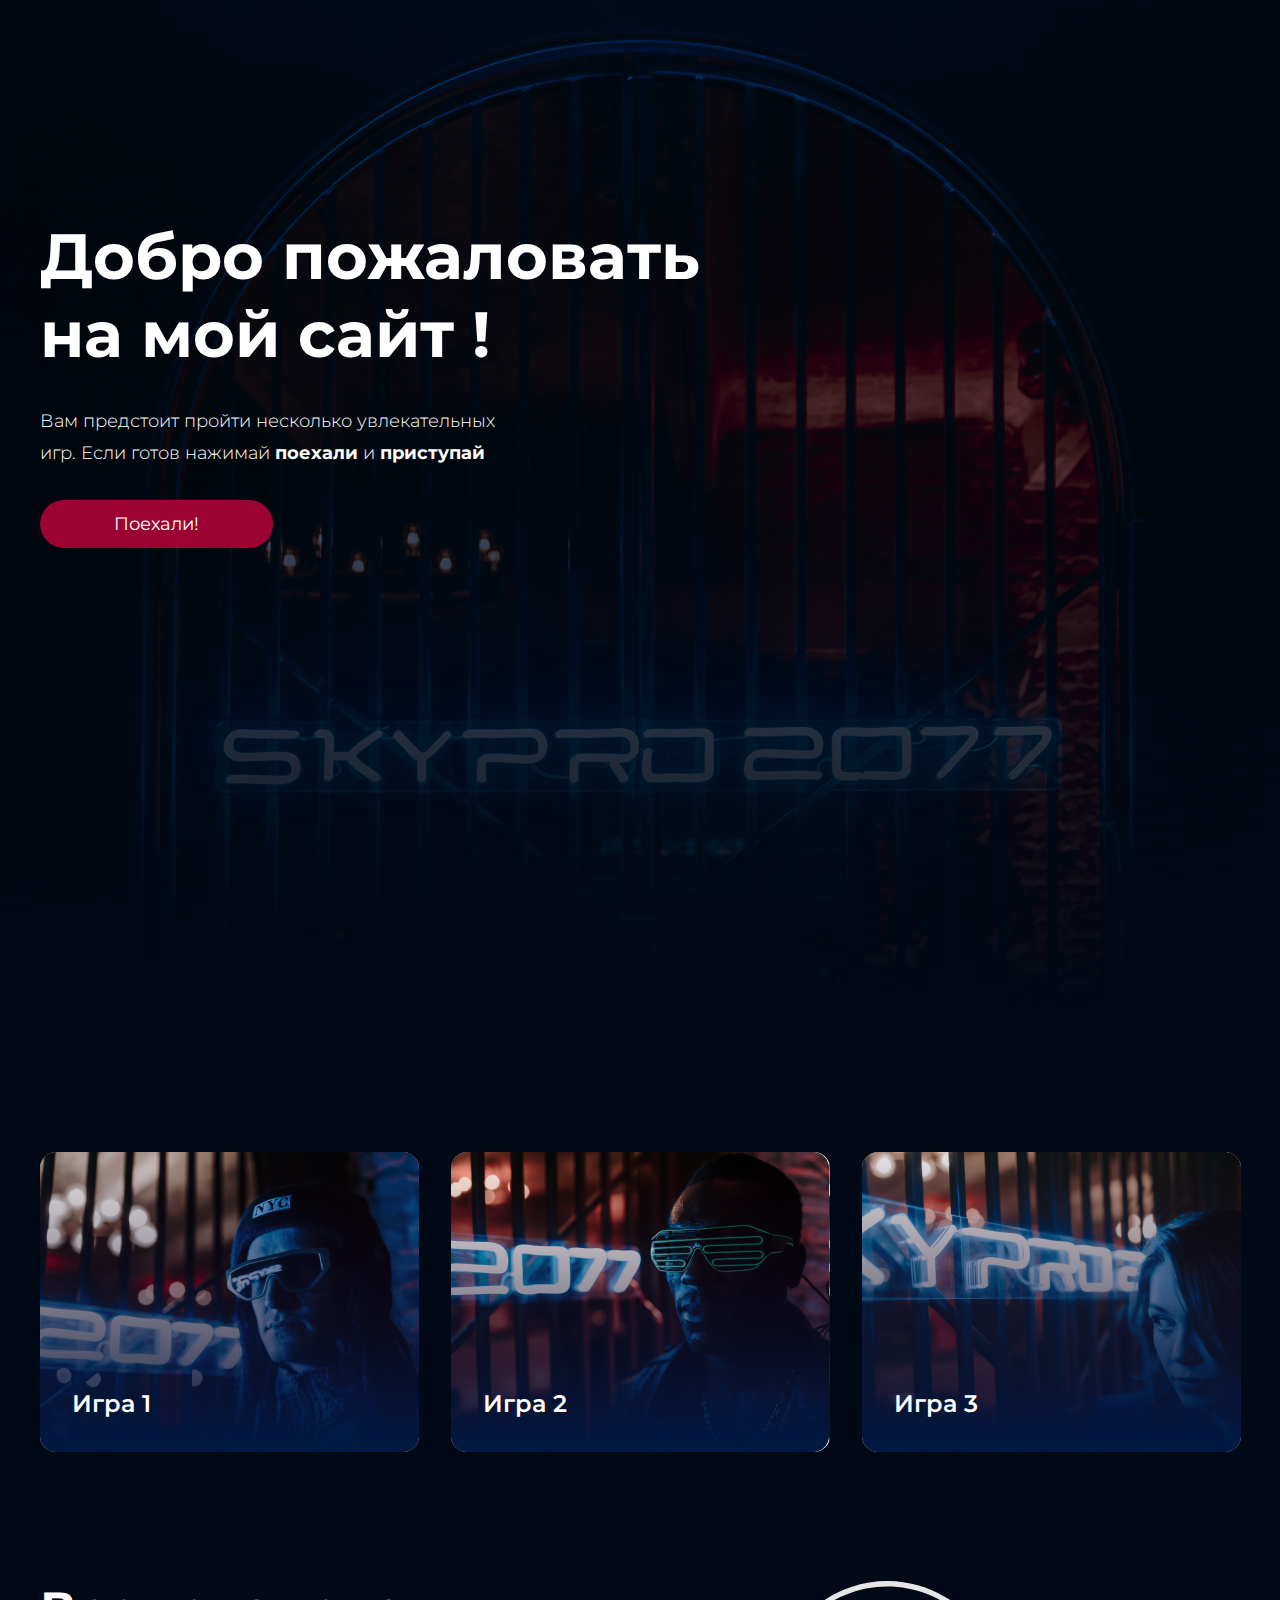
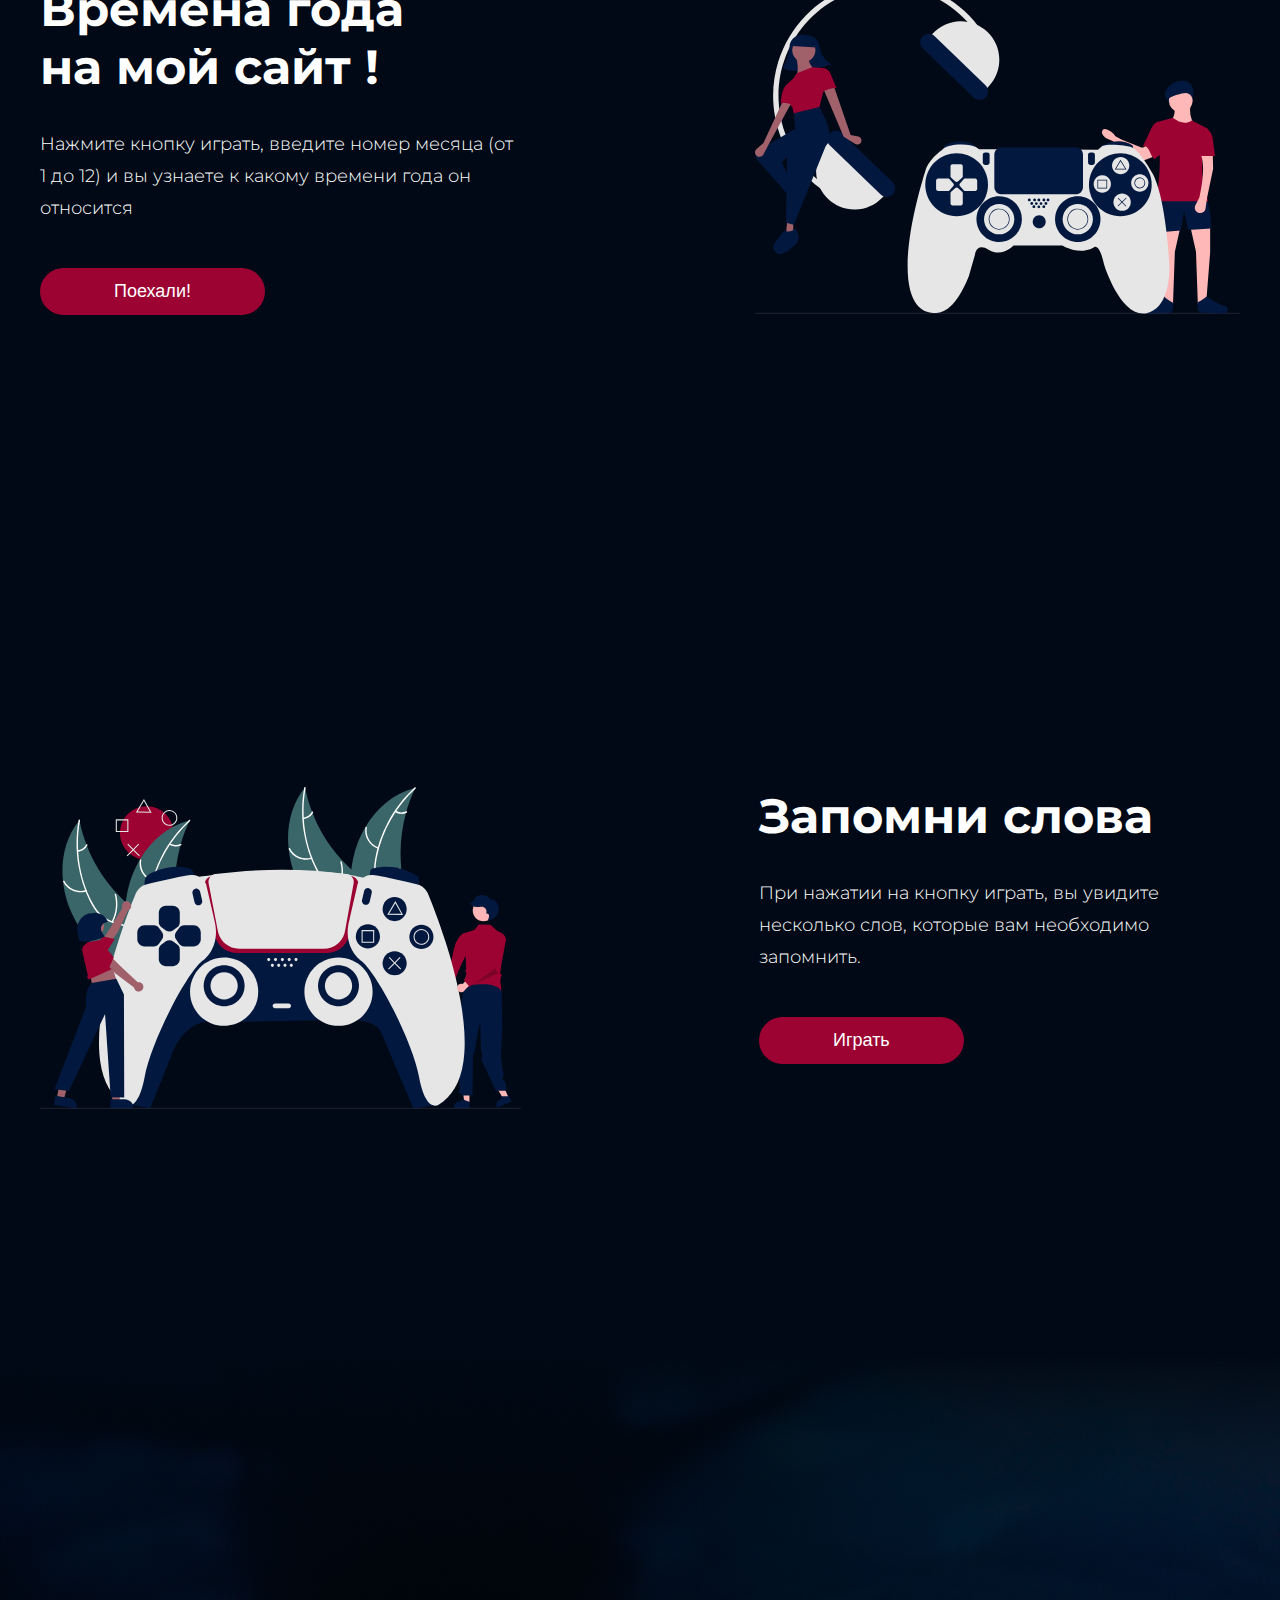
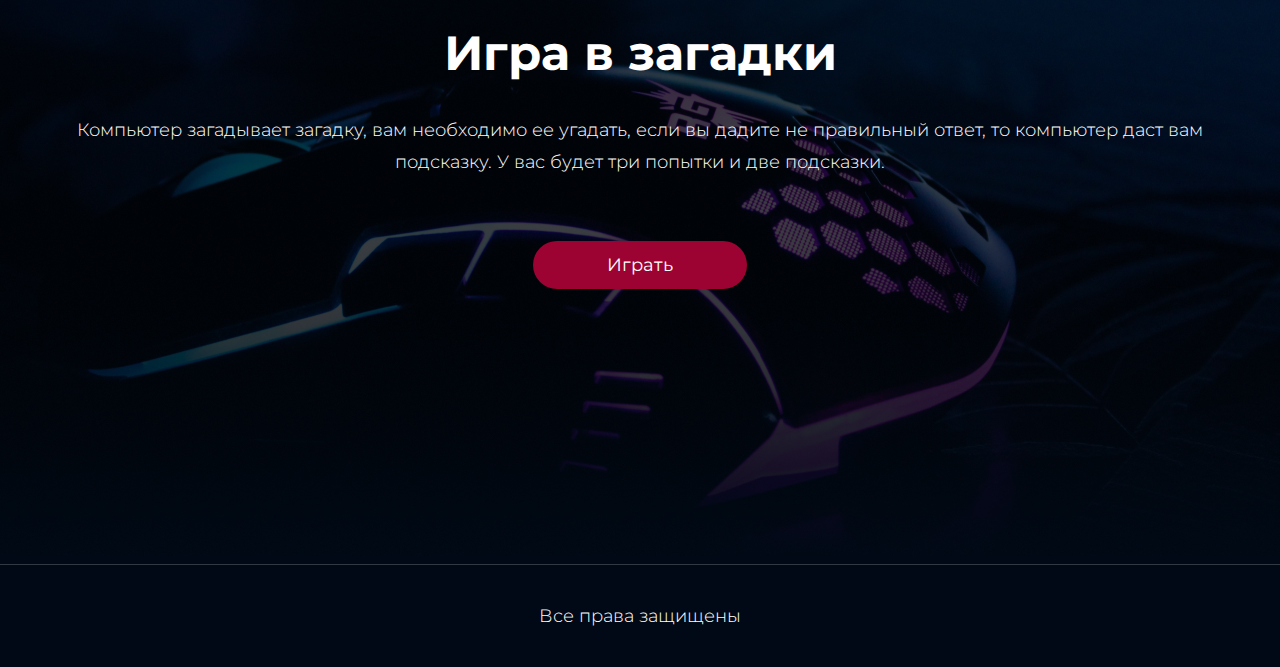
==== commit 8134d961: "2.6 Исправлены задания: 4, 9,10,12,14. 15переделан" ====
--- a/index.html
+++ b/index.html
@@ -38,7 +38,7 @@
 
         <div class="">
             <div class="sectionup__content">
-                <a href="" class="sectionup__img-left" onclick="monthNumber();">
+                <a href="" class="sectionup__img-left" >
                     <p class="sectionup__img-text">Игра 1</p>
                 </a>
                 <a href="#" class="sectionup__img-center">
@@ -59,9 +59,9 @@
                     </p>
                 </div>
                 <div class="header__button-mob">
-                    <a href="#" class="sectioncenter__button sectioncenter__button-text">
+                    <button class="sectioncenter__button sectioncenter__button-text" onclick="monthNumber();">
                         Поехали!
-                    </a>
+                    </button>
                 </div>
             </div>
             <img class="sectioncenter__right" src="img/undraw_video_game_night_8h8m 1.svg" alt="">
@@ -76,9 +76,9 @@
                     </p>
                 </div>
                 <div class="header__button-mob">
-                    <a href="#" class="sectioncenter__button sectioncenter__button-text">
+                    <button class="sectioncenter__button sectioncenter__button-text">
                         Играть
-                    </a>
+                    </button>
                 </div>
             </div>
         </div>
--- a/style.css
+++ b/style.css
@@ -159,6 +159,7 @@
 }
 .sectioncenter__button {
   border-radius: 30px;
+  border: none;
   background: #9C0332;
   text-decoration: none;
   cursor: url("img/clarity_cursor-hand-line.svg"), auto;
